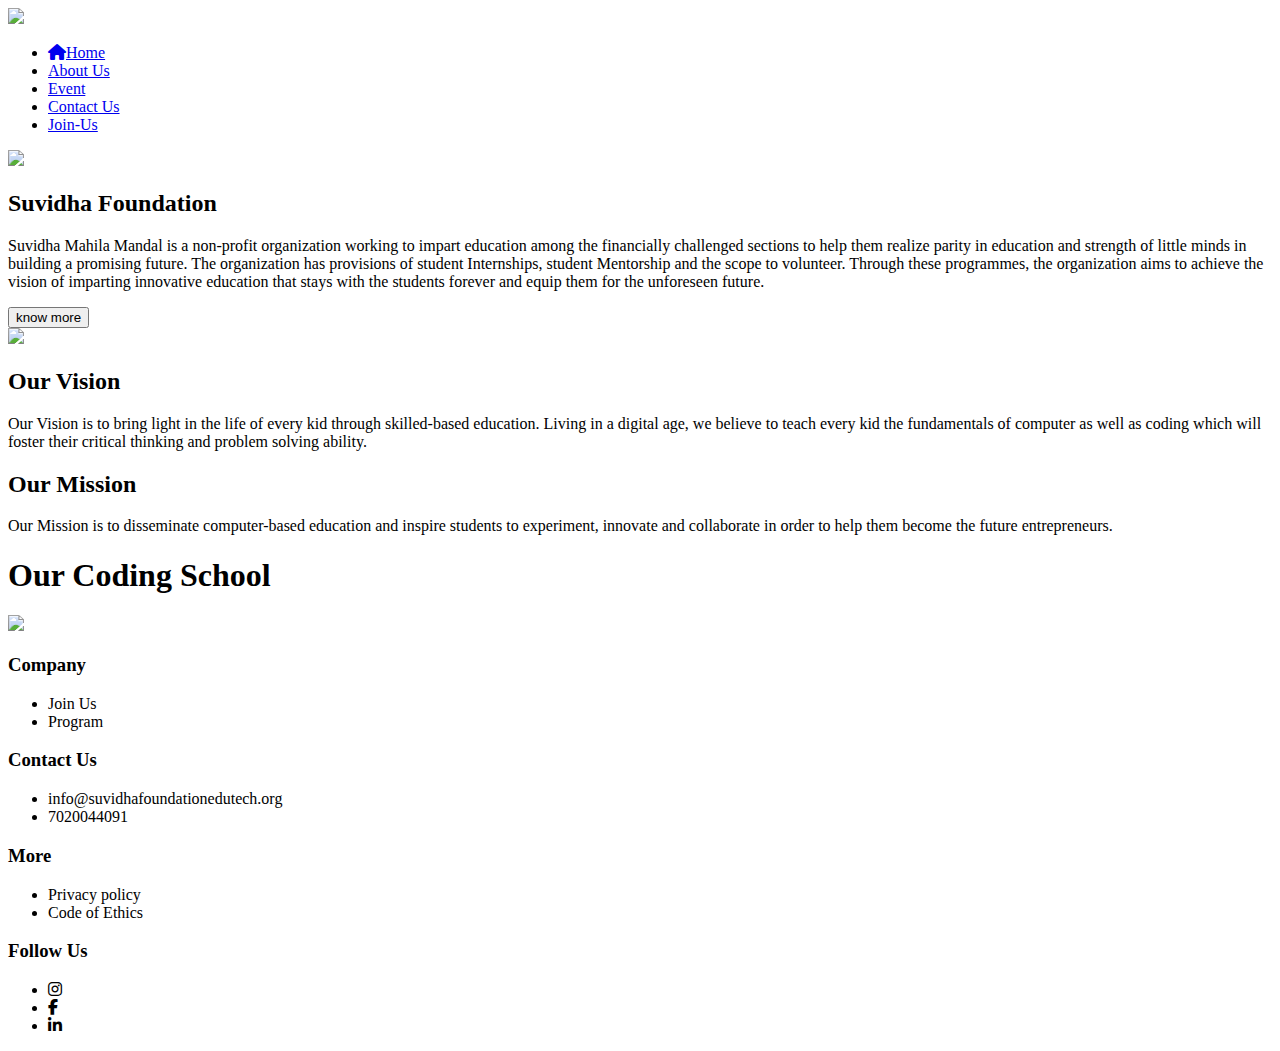
==== index.html @ 5fff49b8 "Suvidha Foundation" ====
<!DOCTYPE html>
<html lang="en">
<head>
    <meta charset="UTF-8">
    <meta http-equiv="X-UA-Compatible" content="IE=edge">
    <meta name="viewport" content="width=device-width, initial-scale=1.0">
    <title>Suvidha Foundation</title>
    <link rel="stylesheet" href="https://cdnjs.cloudflare.com/ajax/libs/font-awesome/6.1.1/css/all.min.css">
    <link rel="stylesheet" href="E:\suvidha-foundation\style.css">
    
</head>
<body>
    <header>
        <div id="header">
            <div id="logo">
                <img src="E:\suvidha-foundation\images\logo.jpeg">
            </div>
            <nav>
                <ul>
                    <li><a href="#"><i class="fa fa-home" aria-hidden="true"></i>Home</a></li>
                    <li><a href="#">About Us</a></li>
                    <li><a href="#">Event</a></li>
                    <li><a href="#">Contact Us</a></li>
                    <li><a href="E:\suvidha-foundation\join us.html" id="join-menu">Join-Us</a></li>
                </ul>
            </nav>

        </div>
    </header>
    <section>
        <div id="banner">
            <img src="E:\suvidha-foundation\images\banner.jpeg">     
        </div>
        
        <div id="sec1">
            <div id="heading1">
                <h2>Suvidha Foundation</h2>
                <div id="divider"></div>
                <p>Suvidha Mahila Mandal is a non-profit organization working to impart education among the financially challenged sections to help them realize parity in education and strength of little minds in building a promising future. The organization has provisions of student Internships, student Mentorship and the scope to volunteer. Through these programmes, the organization aims to achieve the vision of imparting innovative education that stays with the students forever and equip them for the unforeseen future.</p>
                <button>know more</button>
            </div>
            <div id="secimg">
                <img src="E:\suvidha-foundation\images\secstyle.jpg">
            </div>
        </div>
        <div id="slider">
            <div class="slider1">
                <h2>Our Vision</h2>
                 <p>Our Vision is to bring light in the life of every kid through skilled-based education. Living in a digital age, we believe to teach every kid the fundamentals of computer as well as coding which will foster their critical thinking and problem solving ability.</p>
            </div>
            <div class="slider1">
                <h2>Our Mission</h2>
                <p>Our Mission is to disseminate computer-based education and inspire students to experiment, innovate and collaborate in order to help them become the future entrepreneurs.</p>

            </div>
        </div>
        <div id="sectionpart3">
            <h1>Our Coding School</h1>
            <div id="sectionpart3-divider"></div>
            <div>
                <img src="E:\suvidha-foundation\images\section.jpeg">
            </div>
        </div>
    </section>
    <footer>
        <div id="footer-bar">
            <div class="footerheading">
                <h3>Company</h3>
                <ul>
                    <li>Join Us</li>
                    <li>Program</li>
                </ul>
            </div>
            <div class="footerheading">
                <h3>Contact Us</h3>
                <ul>
                    <li>info@suvidhafoundationedutech.org </li>
                    <li>7020044091</li>
                </ul>
            </div>
            <div class="footerheading">
                <h3>More</h3>
                <ul>
                    <li>Privacy policy</li>
                    <li>Code of Ethics</li>
                </ul>
            </div>
            <div class="footerheading">
                <h3>Follow Us</h3>
                <ul id="footericon">
                    <li><i class="fa-brands fa-instagram"></i></li>
                    <li><i class="fa-brands fa-facebook-f"></i></li>
                    <li><i class="fa-brands fa-linkedin-in"></i></li>
                </ul>
            </div>
            


        </div>
        
    </footer>
</body>
</html>
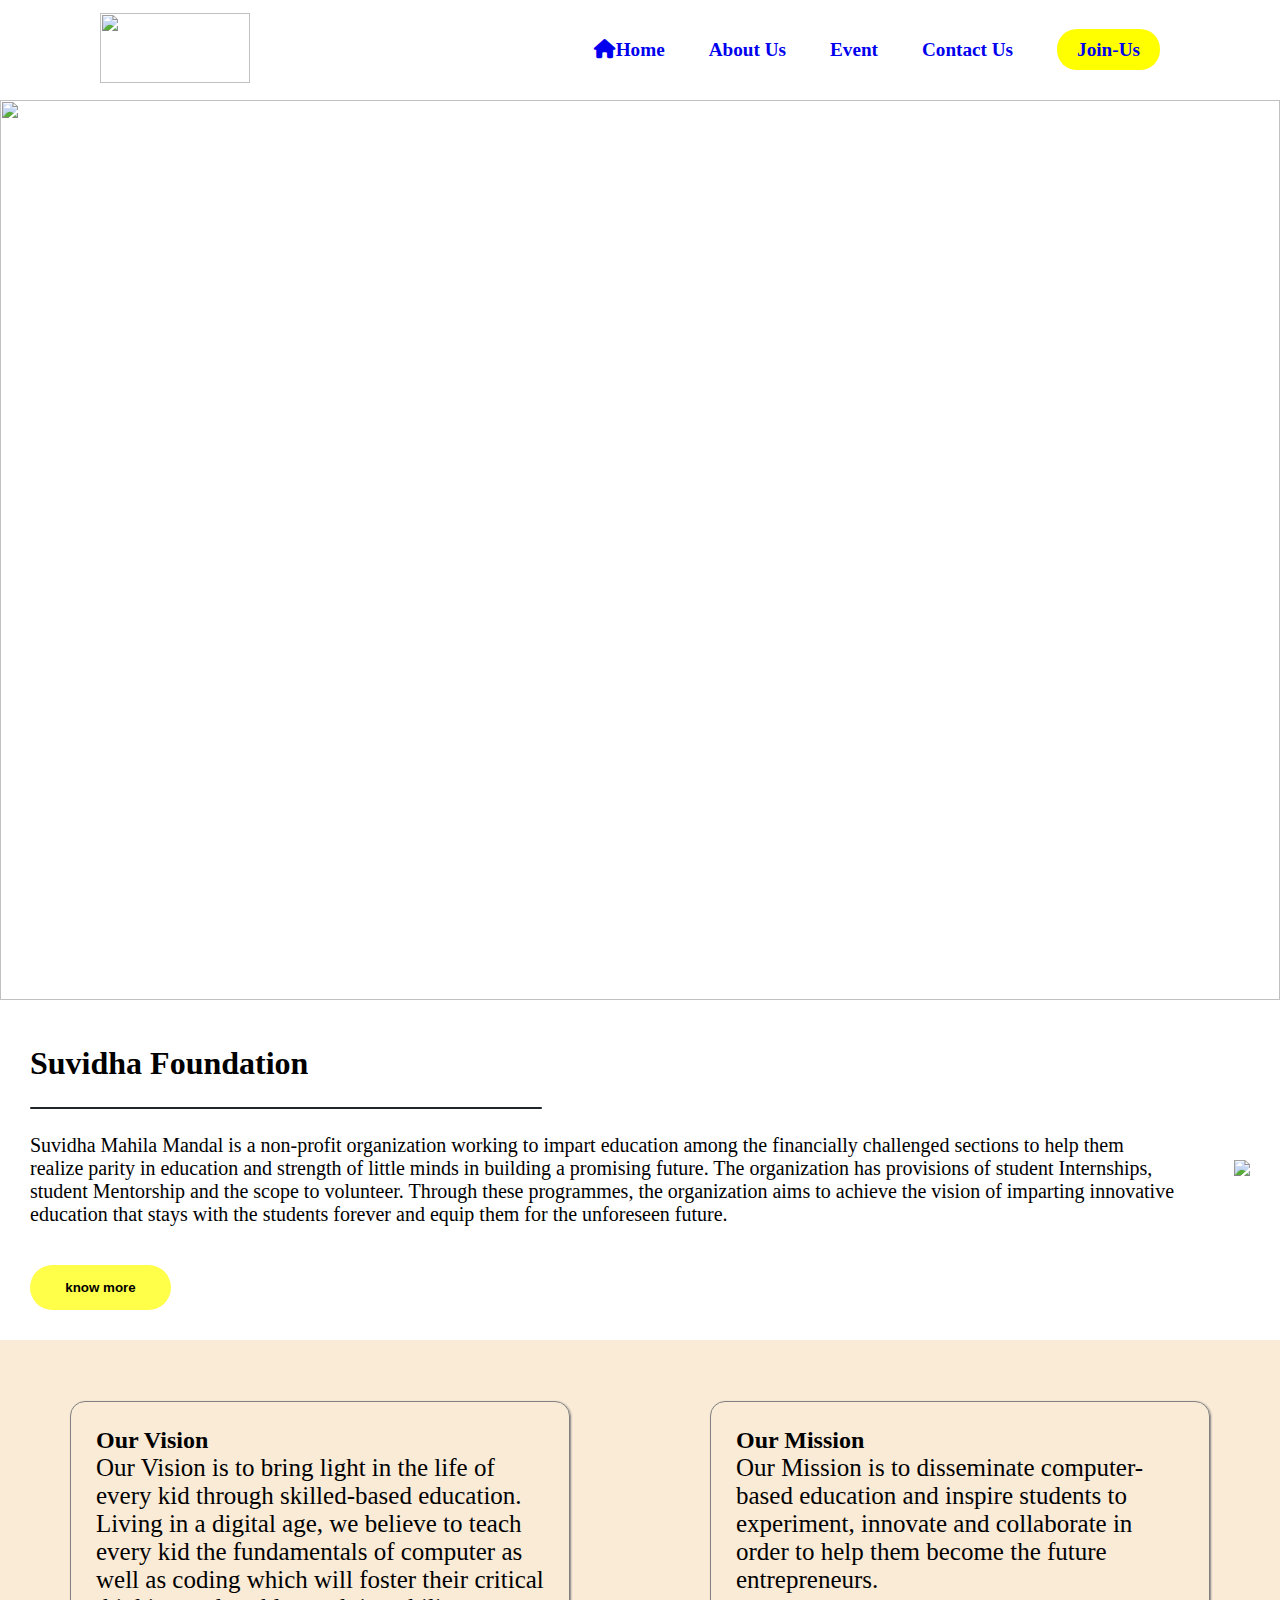
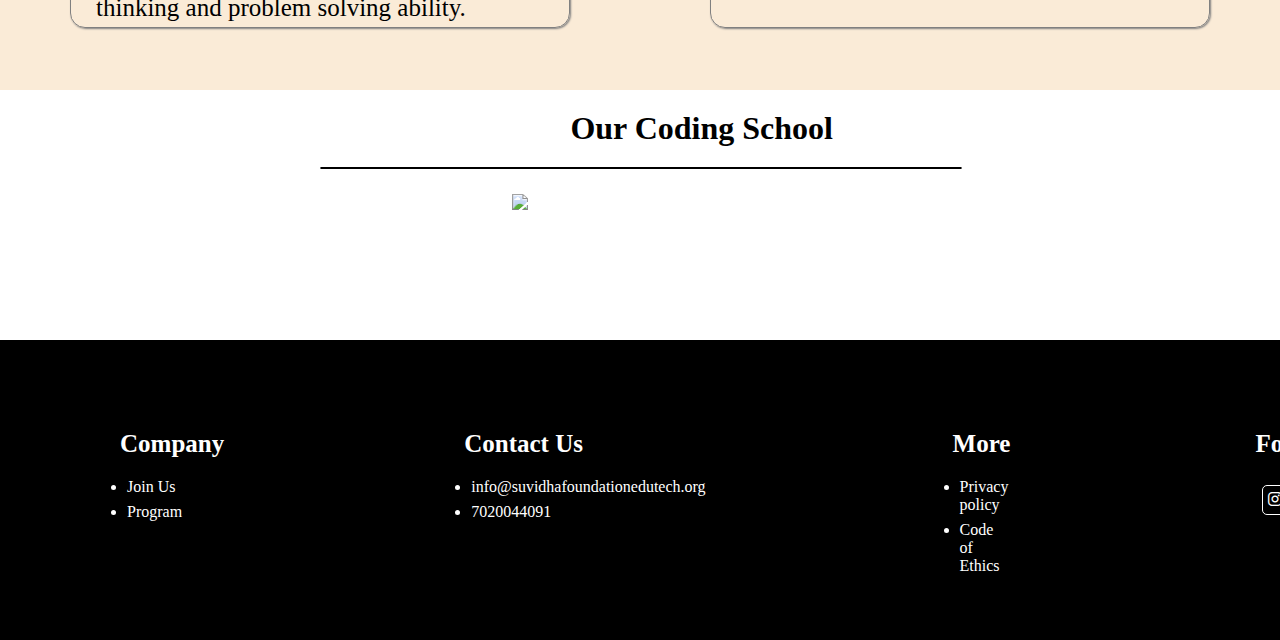
==== commit dd4f63b5: "index" ====
--- a/index.html
+++ b/index.html
@@ -6,7 +6,7 @@
     <meta name="viewport" content="width=device-width, initial-scale=1.0">
     <title>Suvidha Foundation</title>
     <link rel="stylesheet" href="https://cdnjs.cloudflare.com/ajax/libs/font-awesome/6.1.1/css/all.min.css">
-    <link rel="stylesheet" href="E:\suvidha-foundation\style.css">
+    <link rel="stylesheet" href="style.css">
     
 </head>
 <body>
@@ -100,4 +100,4 @@
         
     </footer>
 </body>
-</html>+</html>
--- a/style.css
+++ b/style.css
@@ -0,0 +1,188 @@
+*{
+    margin: 0;
+    padding: 0;
+}
+#header{
+    height: 100px;
+    background-color: white;
+    display: flex;
+    justify-content: space-between;
+    align-items: center;
+}
+#logo img{
+    display: inline-block;
+    height: 70px;
+    width: 150px;
+    margin-left: 100px;
+}
+#header nav{
+    margin-right: 100px;
+    
+}
+#header nav ul li {
+    list-style: none; 
+    display: inline-block;
+    padding: 20px;
+}
+#header nav ul li a{
+    text-decoration: none;
+    font-size: larger;
+    font-weight: 600;
+    
+}
+#join-menu{
+    background-color: yellow;
+    padding: 10px 20px 10px 20px;
+    border-radius: 20px;
+}
+#banner{
+    width: 100%;
+    height: 100vh;
+   
+}
+#banner img{
+    width: 100%;
+    height: 100vh;
+    color: rgba(0,0,0,0.75);
+    background-size: cover;
+    background-position: center;
+}
+#sec1{
+    display: flex;
+    justify-content: space-between;
+    align-items: center;
+}
+#heading1 h2{
+    font-size: 2rem;
+    margin-top: 15px;
+    margin-bottom: 25px;
+}
+#divider{
+    position: relative;
+    height: 2px;
+    width: 40vw;
+    margin-top: 15px;
+    margin-bottom: 25px;
+    background-color: rgb(33, 37, 41);
+    border-radius: 30px;
+    overflow: hidden;
+} 
+#heading1 p{
+    margin-top: 0;
+    margin-bottom: 1rem;
+    font-size: 20px;
+    display: inline-block;
+}
+#heading1 button{
+    background-color: rgba(255, 255, 0, 0.712);
+    margin-top: 2%;
+    width: 141px;
+    height: 45px;
+    padding-top: 10px;
+    padding-bottom: 10px;
+   border: none;
+   border-radius: 30px;
+    font-weight: 600;
+    
+}
+#heading1{
+    margin: 30px;
+}
+#secimg{
+    margin: 30px;
+
+}
+#slider{
+    height: 350px;
+    
+    background-color: antiquewhite;
+    display: flex;
+    justify-content: space-between;
+    align-items: center;
+    
+
+}
+.slider1{
+    border: 1px solid gray;
+    border-radius: 15px;
+    margin: 50px 70px 50px 70px;
+    box-shadow: 1px 1px 2px gray;
+    padding: 25px;
+    display: inline-block;
+    height: 50%;
+    width: 40%;
+
+    
+}
+.slider1 p{
+    font-size: 25px;
+    
+}
+#sectionpart3{
+    height: 250px;
+    background-color: white;
+    
+    
+   
+}
+#sectionpart3 h1{
+    
+    margin-left: 43%;
+    padding: 20px;
+    
+}
+#sectionpart3-divider{
+    
+    border: 1px solid black;
+    width: 50%;
+    border-radius: 2px;
+    margin-left: 25%;
+    
+
+    
+}
+#sectionpart3 div img{
+    margin-left: 40%;
+    margin-top: 25px;
+    
+}
+
+
+
+#footer-bar{
+    height: 300px;
+    background-color: black;
+    display: flex;
+    justify-content: space-between;
+    color: white;
+    
+}
+.footerheading{
+    margin: 70px 100px 50px 100px;
+    padding: 20px;
+
+}
+.footerheading h3{
+    font-size: 25px;
+    margin-bottom: 20px;
+}
+#footericon{
+    display: flex;
+    justify-content: space-between;
+    margin-top: 20px;
+    list-style-type: none;
+    
+}
+#footericon li{
+    border: 1px solid white;
+    border-radius: 5px;
+    padding: 5px;
+}
+.footerheading ul li{
+    margin: 7px;
+}
+
+
+
+
+
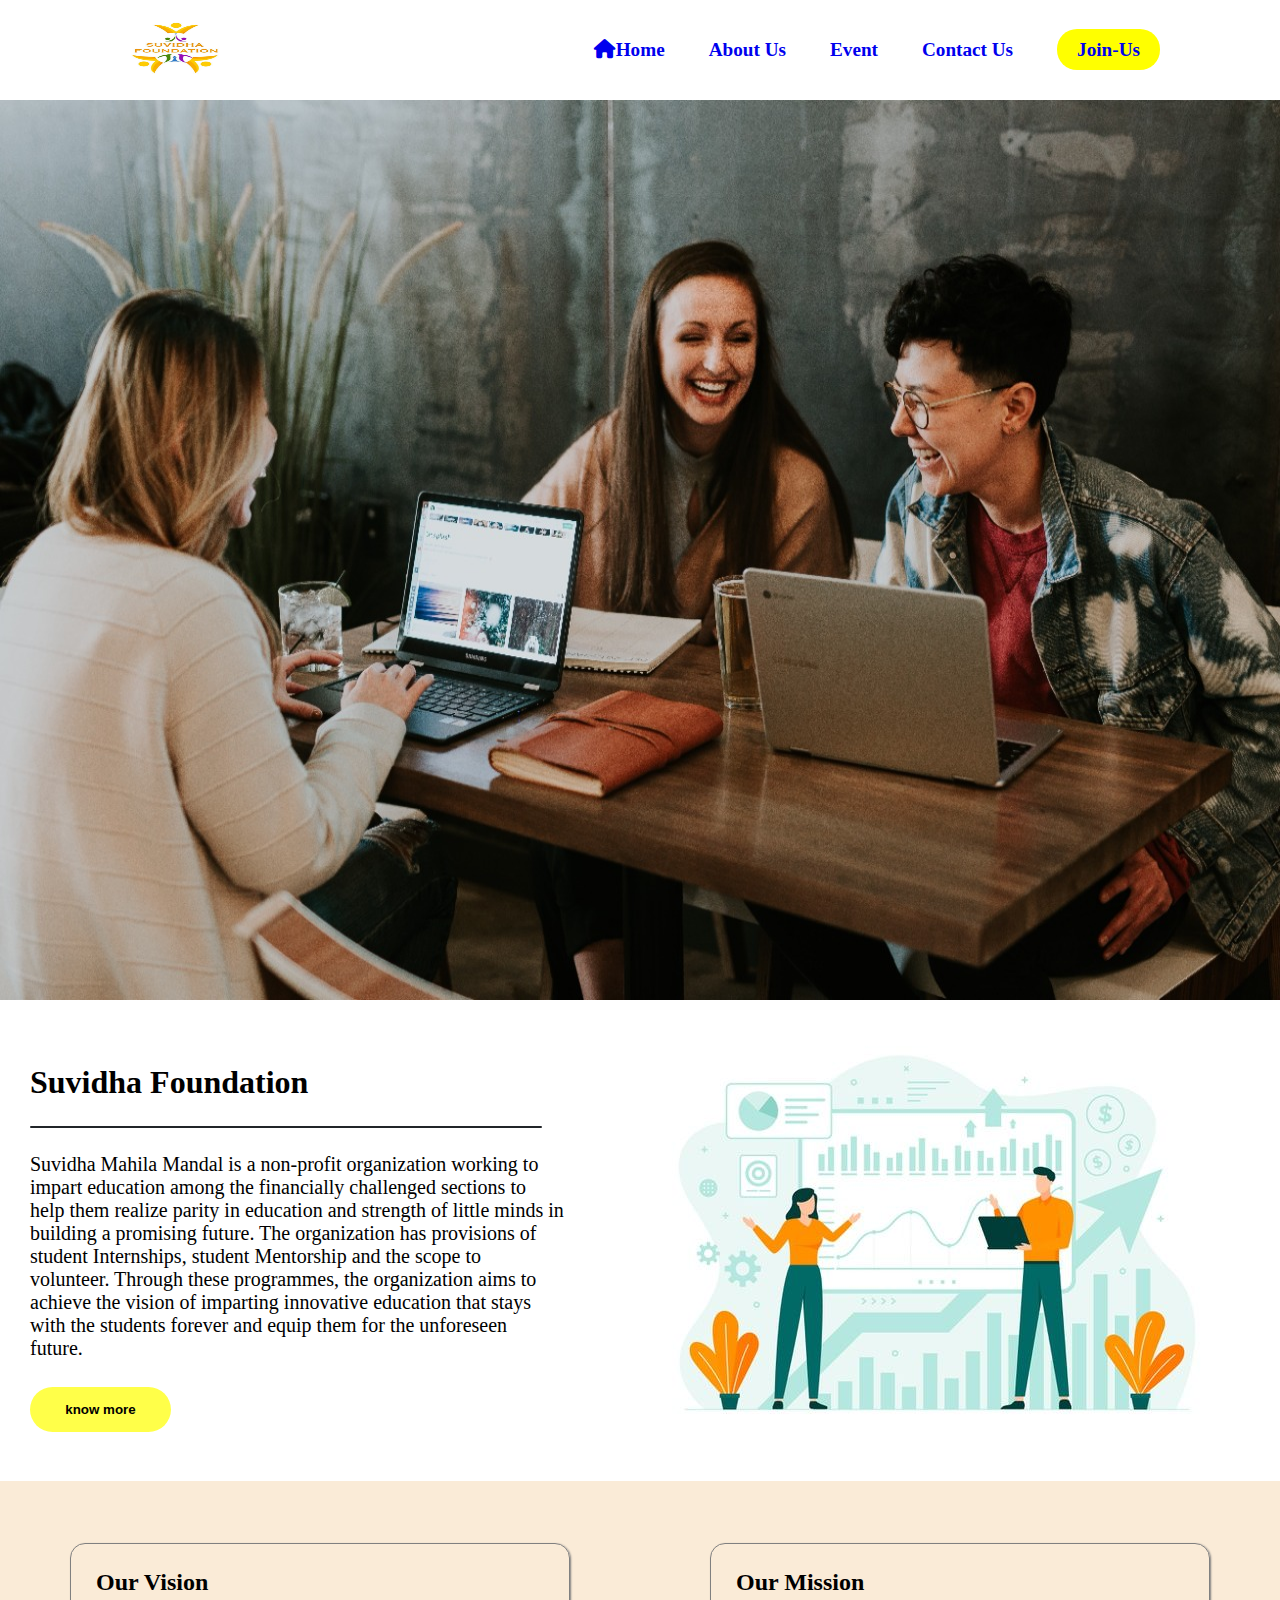
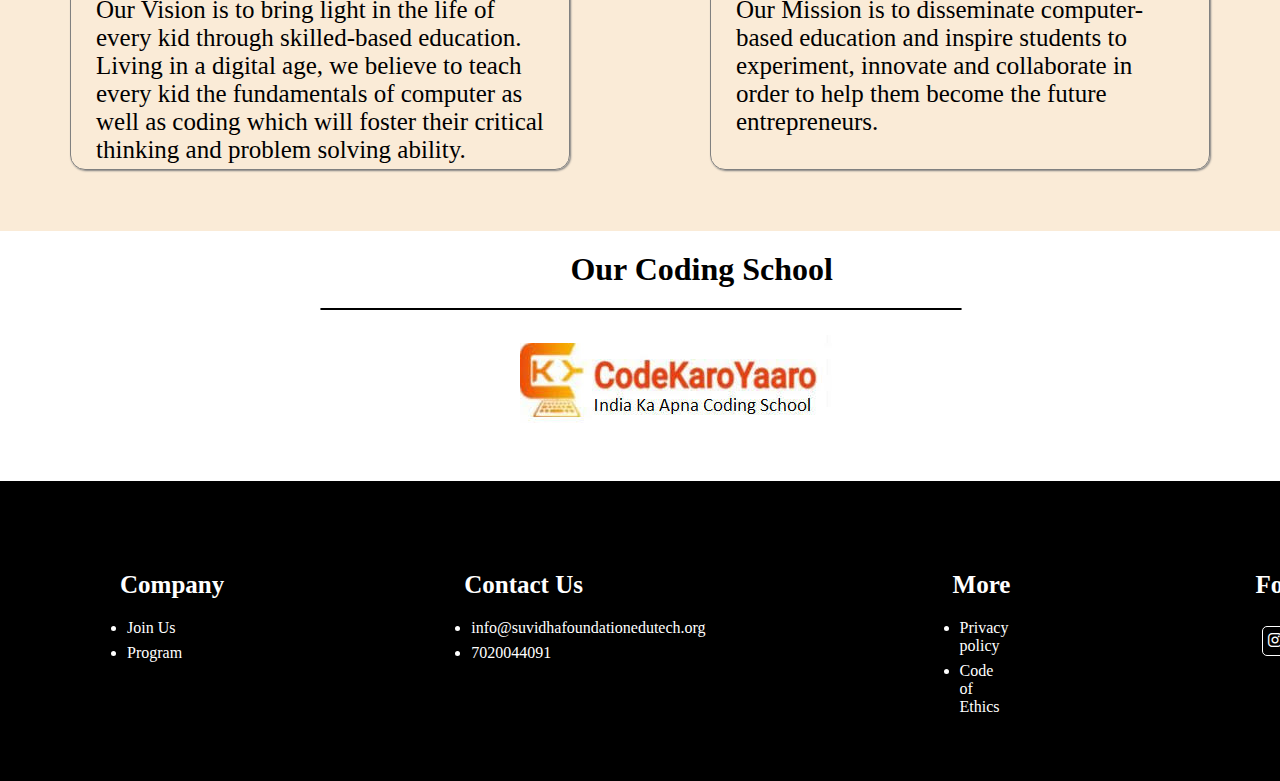
==== commit 37daf21e: "index" ====
--- a/index.html
+++ b/index.html
@@ -13,7 +13,7 @@
     <header>
         <div id="header">
             <div id="logo">
-                <img src="E:\suvidha-foundation\images\logo.jpeg">
+                <img src="images\logo.jpeg">
             </div>
             <nav>
                 <ul>
@@ -21,7 +21,7 @@
                     <li><a href="#">About Us</a></li>
                     <li><a href="#">Event</a></li>
                     <li><a href="#">Contact Us</a></li>
-                    <li><a href="E:\suvidha-foundation\join us.html" id="join-menu">Join-Us</a></li>
+                    <li><a href="join us.html" id="join-menu">Join-Us</a></li>
                 </ul>
             </nav>
 
@@ -29,7 +29,7 @@
     </header>
     <section>
         <div id="banner">
-            <img src="E:\suvidha-foundation\images\banner.jpeg">     
+            <img src="images\banner.jpeg">     
         </div>
         
         <div id="sec1">
@@ -40,7 +40,7 @@
                 <button>know more</button>
             </div>
             <div id="secimg">
-                <img src="E:\suvidha-foundation\images\secstyle.jpg">
+                <img src="images\secstyle.jpg">
             </div>
         </div>
         <div id="slider">
@@ -58,7 +58,7 @@
             <h1>Our Coding School</h1>
             <div id="sectionpart3-divider"></div>
             <div>
-                <img src="E:\suvidha-foundation\images\section.jpeg">
+                <img src="images\section.jpeg">
             </div>
         </div>
     </section>
